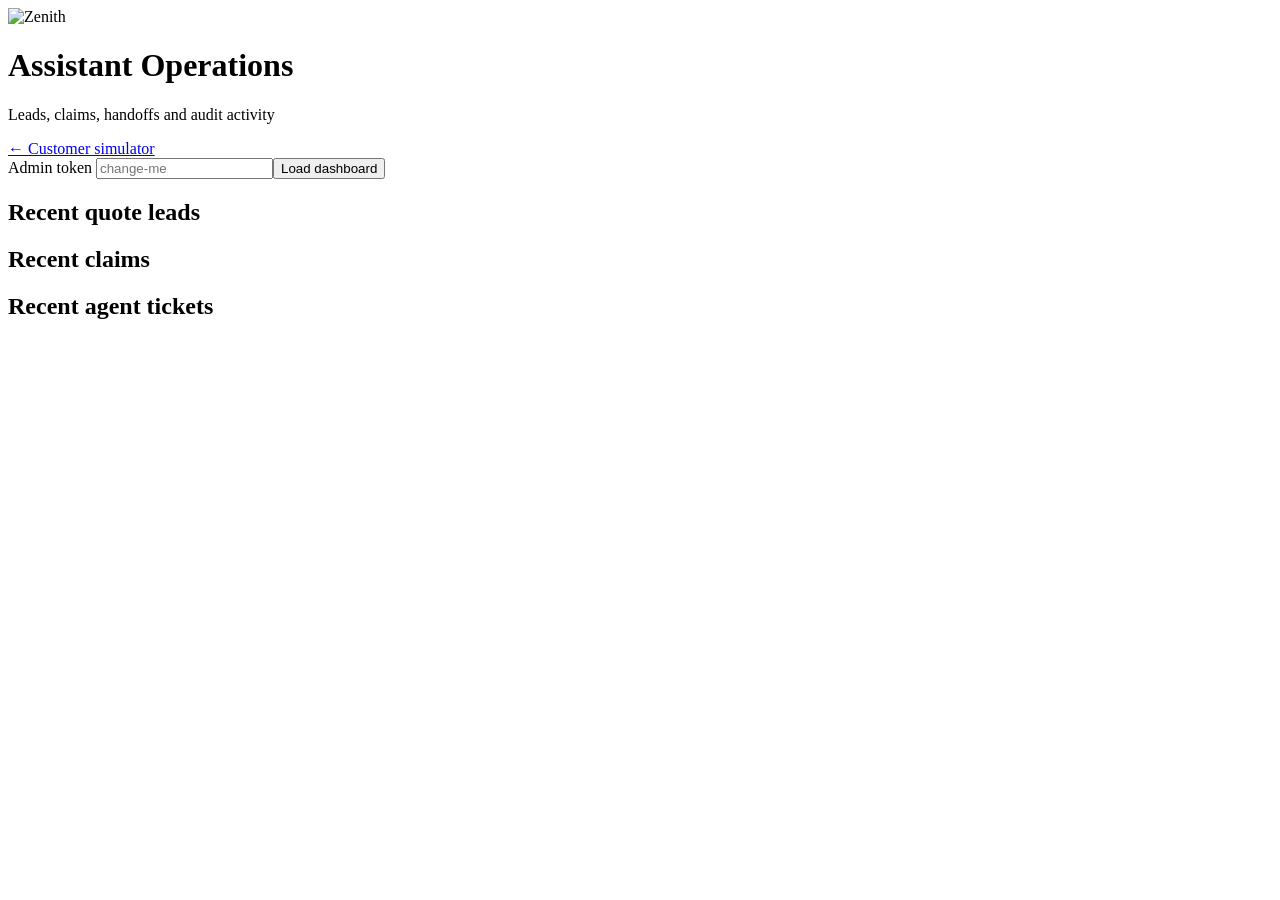
==== app/static/admin.html @ 082096ec "Add operations dashboard UI" ====
<!doctype html>
<html lang="en">
<head>
  <meta charset="utf-8" />
  <meta name="viewport" content="width=device-width, initial-scale=1" />
  <title>Zenith Assistant Operations</title>
  <link rel="stylesheet" href="/static/styles.css" />
</head>
<body class="admin-body">
  <div class="admin-shell">
    <header class="brandbar admin-brand">
      <div class="brand-left"><img src="/static/zenith-logo.png" class="logo" alt="Zenith" /><div><h1>Assistant Operations</h1><p>Leads, claims, handoffs and audit activity</p></div></div>
      <a class="admin-link" href="/">← Customer simulator</a>
    </header>
    <div class="token-bar"><label>Admin token <input id="adminToken" type="password" placeholder="change-me" /></label><button id="loadDashboard">Load dashboard</button><span id="adminStatus"></span></div>
    <div id="metrics" class="metrics"></div>
    <section class="data-card"><h2>Recent quote leads</h2><div id="leads"></div></section>
    <section class="data-card"><h2>Recent claims</h2><div id="claims"></div></section>
    <section class="data-card"><h2>Recent agent tickets</h2><div id="tickets"></div></section>
  </div>
  <script src="/static/admin.js"></script>
</body>
</html>
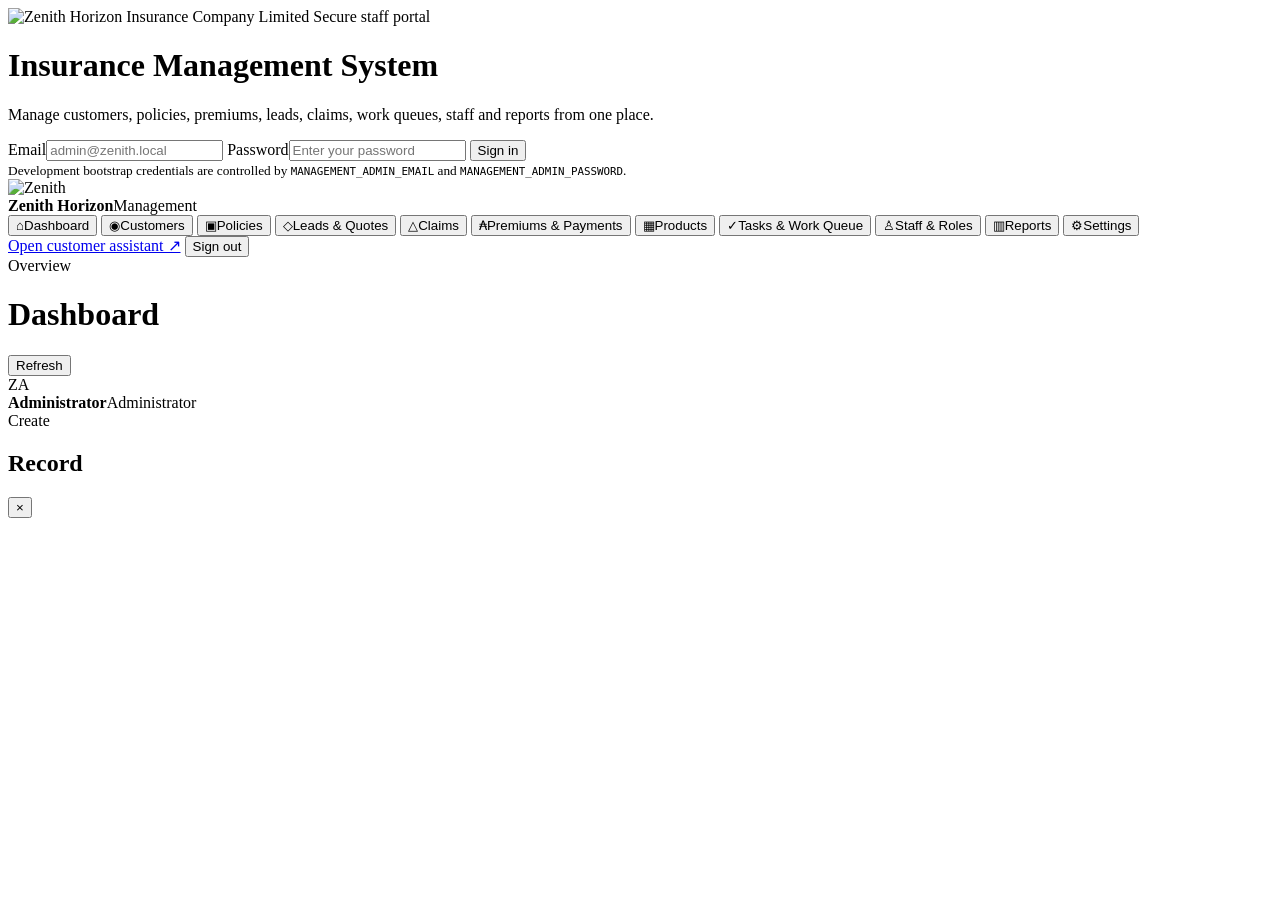
==== commit 67f9709f: "Replace admin page with full management shell" ====
--- a/app/static/admin.html
+++ b/app/static/admin.html
@@ -3,21 +3,75 @@
 <head>
   <meta charset="utf-8" />
   <meta name="viewport" content="width=device-width, initial-scale=1" />
-  <title>Zenith Assistant Operations</title>
-  <link rel="stylesheet" href="/static/styles.css" />
+  <title>Zenith Insurance Management</title>
+  <link rel="stylesheet" href="/static/management.css" />
 </head>
-<body class="admin-body">
-  <div class="admin-shell">
-    <header class="brandbar admin-brand">
-      <div class="brand-left"><img src="/static/zenith-logo.png" class="logo" alt="Zenith" /><div><h1>Assistant Operations</h1><p>Leads, claims, handoffs and audit activity</p></div></div>
-      <a class="admin-link" href="/">← Customer simulator</a>
-    </header>
-    <div class="token-bar"><label>Admin token <input id="adminToken" type="password" placeholder="change-me" /></label><button id="loadDashboard">Load dashboard</button><span id="adminStatus"></span></div>
-    <div id="metrics" class="metrics"></div>
-    <section class="data-card"><h2>Recent quote leads</h2><div id="leads"></div></section>
-    <section class="data-card"><h2>Recent claims</h2><div id="claims"></div></section>
-    <section class="data-card"><h2>Recent agent tickets</h2><div id="tickets"></div></section>
+<body>
+  <div id="loginView" class="login-view">
+    <div class="login-card">
+      <img src="/static/zenith-logo.png" alt="Zenith Horizon Insurance Company Limited" class="login-logo" />
+      <span class="eyebrow">Secure staff portal</span>
+      <h1>Insurance Management System</h1>
+      <p>Manage customers, policies, premiums, leads, claims, work queues, staff and reports from one place.</p>
+      <form id="loginForm" class="login-form">
+        <label>Email<input id="loginEmail" type="email" autocomplete="username" required placeholder="admin@zenith.local" /></label>
+        <label>Password<input id="loginPassword" type="password" autocomplete="current-password" required placeholder="Enter your password" /></label>
+        <button type="submit" class="primary wide">Sign in</button>
+        <div id="loginStatus" class="form-status"></div>
+      </form>
+      <small>Development bootstrap credentials are controlled by <code>MANAGEMENT_ADMIN_EMAIL</code> and <code>MANAGEMENT_ADMIN_PASSWORD</code>.</small>
+    </div>
   </div>
+
+  <div id="appView" class="app-shell hidden">
+    <aside class="sidebar">
+      <div class="sidebar-brand">
+        <img src="/static/zenith-logo.png" alt="Zenith" />
+        <div><strong>Zenith Horizon</strong><span>Management</span></div>
+      </div>
+      <nav id="navMenu">
+        <button data-page="dashboard" class="active"><span>⌂</span>Dashboard</button>
+        <button data-page="customers"><span>◉</span>Customers</button>
+        <button data-page="policies"><span>▣</span>Policies</button>
+        <button data-page="leads"><span>◇</span>Leads & Quotes</button>
+        <button data-page="claims"><span>△</span>Claims</button>
+        <button data-page="payments"><span>₳</span>Premiums & Payments</button>
+        <button data-page="products"><span>▦</span>Products</button>
+        <button data-page="tasks"><span>✓</span>Tasks & Work Queue</button>
+        <button data-page="staff"><span>♙</span>Staff & Roles</button>
+        <button data-page="reports"><span>▥</span>Reports</button>
+        <button data-page="settings"><span>⚙</span>Settings</button>
+      </nav>
+      <div class="sidebar-foot">
+        <a href="/" target="_blank">Open customer assistant ↗</a>
+        <button id="logoutBtn">Sign out</button>
+      </div>
+    </aside>
+
+    <main class="main-area">
+      <header class="topbar">
+        <div>
+          <span id="pageEyebrow" class="eyebrow">Overview</span>
+          <h1 id="pageTitle">Dashboard</h1>
+        </div>
+        <div class="topbar-actions">
+          <button id="refreshBtn" class="secondary">Refresh</button>
+          <div class="user-chip"><div class="avatar" id="userInitials">ZA</div><div><strong id="userName">Administrator</strong><span id="userRole">Administrator</span></div></div>
+        </div>
+      </header>
+      <div id="toast" class="toast hidden"></div>
+      <section id="pageContent" class="page-content"></section>
+    </main>
+  </div>
+
+  <div id="modal" class="modal hidden" aria-hidden="true">
+    <div class="modal-backdrop" data-close-modal></div>
+    <div class="modal-card">
+      <div class="modal-head"><div><span id="modalEyebrow" class="eyebrow">Create</span><h2 id="modalTitle">Record</h2></div><button class="icon-btn" data-close-modal>×</button></div>
+      <form id="modalForm" class="modal-form"></form>
+    </div>
+  </div>
+
   <script src="/static/admin.js"></script>
 </body>
 </html>
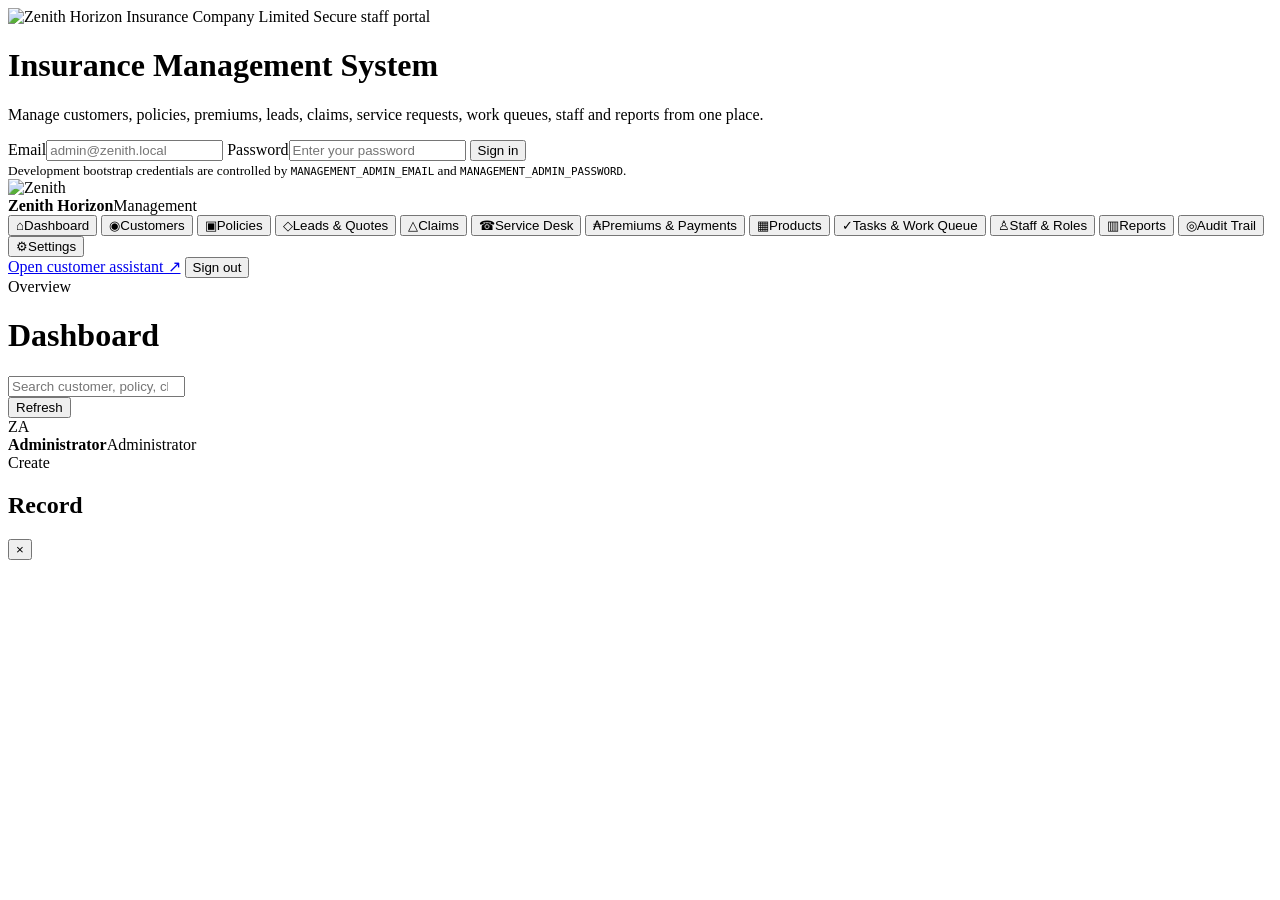
==== commit 141b4162: "Add service desk and audit navigation" ====
--- a/app/static/admin.html
+++ b/app/static/admin.html
@@ -12,7 +12,7 @@
       <img src="/static/zenith-logo.png" alt="Zenith Horizon Insurance Company Limited" class="login-logo" />
       <span class="eyebrow">Secure staff portal</span>
       <h1>Insurance Management System</h1>
-      <p>Manage customers, policies, premiums, leads, claims, work queues, staff and reports from one place.</p>
+      <p>Manage customers, policies, premiums, leads, claims, service requests, work queues, staff and reports from one place.</p>
       <form id="loginForm" class="login-form">
         <label>Email<input id="loginEmail" type="email" autocomplete="username" required placeholder="admin@zenith.local" /></label>
         <label>Password<input id="loginPassword" type="password" autocomplete="current-password" required placeholder="Enter your password" /></label>
@@ -35,11 +35,13 @@
         <button data-page="policies"><span>▣</span>Policies</button>
         <button data-page="leads"><span>◇</span>Leads & Quotes</button>
         <button data-page="claims"><span>△</span>Claims</button>
+        <button data-page="service"><span>☎</span>Service Desk</button>
         <button data-page="payments"><span>₳</span>Premiums & Payments</button>
         <button data-page="products"><span>▦</span>Products</button>
         <button data-page="tasks"><span>✓</span>Tasks & Work Queue</button>
         <button data-page="staff"><span>♙</span>Staff & Roles</button>
         <button data-page="reports"><span>▥</span>Reports</button>
+        <button data-page="audit"><span>◎</span>Audit Trail</button>
         <button data-page="settings"><span>⚙</span>Settings</button>
       </nav>
       <div class="sidebar-foot">
@@ -55,10 +57,12 @@
           <h1 id="pageTitle">Dashboard</h1>
         </div>
         <div class="topbar-actions">
+          <div class="global-search"><input id="globalSearch" type="search" placeholder="Search customer, policy, claim..." /></div>
           <button id="refreshBtn" class="secondary">Refresh</button>
           <div class="user-chip"><div class="avatar" id="userInitials">ZA</div><div><strong id="userName">Administrator</strong><span id="userRole">Administrator</span></div></div>
         </div>
       </header>
+      <div id="searchResults" class="search-results hidden"></div>
       <div id="toast" class="toast hidden"></div>
       <section id="pageContent" class="page-content"></section>
     </main>
@@ -73,5 +77,6 @@
   </div>
 
   <script src="/static/admin.js"></script>
+  <script src="/static/admin-extra.js"></script>
 </body>
 </html>
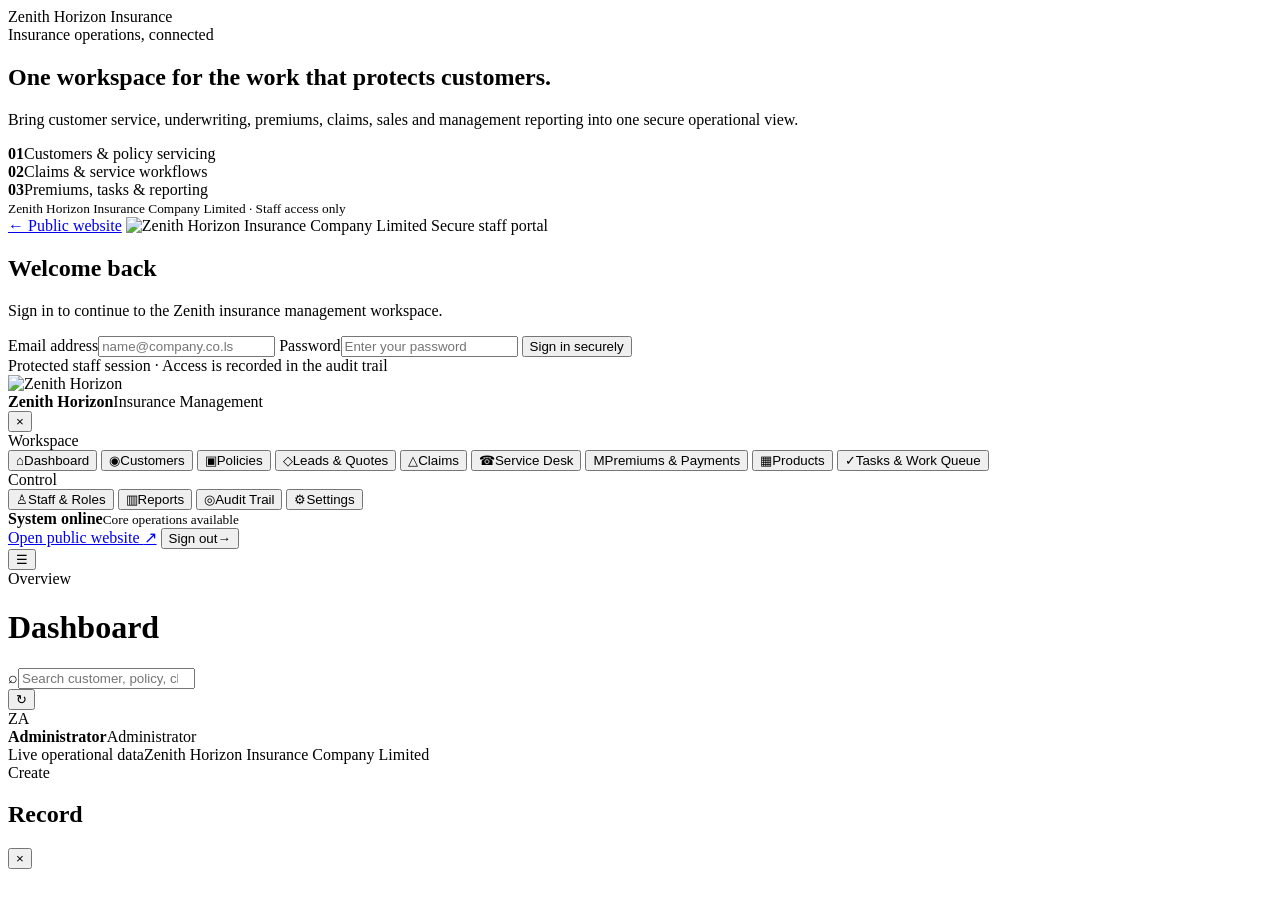
==== commit c93dda22: "Redesign management portal shell" ====
--- a/app/static/admin.html
+++ b/app/static/admin.html
@@ -3,80 +3,120 @@
 <head>
   <meta charset="utf-8" />
   <meta name="viewport" content="width=device-width, initial-scale=1" />
-  <title>Zenith Insurance Management</title>
+  <meta name="theme-color" content="#0b4d46" />
+  <title>Zenith Horizon | Insurance Management</title>
   <link rel="stylesheet" href="/static/management.css" />
 </head>
 <body>
   <div id="loginView" class="login-view">
-    <div class="login-card">
-      <img src="/static/zenith-logo.png" alt="Zenith Horizon Insurance Company Limited" class="login-logo" />
-      <span class="eyebrow">Secure staff portal</span>
-      <h1>Insurance Management System</h1>
-      <p>Manage customers, policies, premiums, leads, claims, service requests, work queues, staff and reports from one place.</p>
-      <form id="loginForm" class="login-form">
-        <label>Email<input id="loginEmail" type="email" autocomplete="username" required placeholder="admin@zenith.local" /></label>
-        <label>Password<input id="loginPassword" type="password" autocomplete="current-password" required placeholder="Enter your password" /></label>
-        <button type="submit" class="primary wide">Sign in</button>
-        <div id="loginStatus" class="form-status"></div>
-      </form>
-      <small>Development bootstrap credentials are controlled by <code>MANAGEMENT_ADMIN_EMAIL</code> and <code>MANAGEMENT_ADMIN_PASSWORD</code>.</small>
-    </div>
+    <section class="login-showcase" aria-hidden="true">
+      <div class="login-showcase-inner">
+        <div class="showcase-brand"><img src="/static/zenith-logo.png" alt="" /><span>Zenith Horizon Insurance</span></div>
+        <div class="showcase-copy">
+          <span class="showcase-kicker">Insurance operations, connected</span>
+          <h1>One workspace for the work that protects customers.</h1>
+          <p>Bring customer service, underwriting, premiums, claims, sales and management reporting into one secure operational view.</p>
+        </div>
+        <div class="showcase-points">
+          <div><b>01</b><span>Customers & policy servicing</span></div>
+          <div><b>02</b><span>Claims & service workflows</span></div>
+          <div><b>03</b><span>Premiums, tasks & reporting</span></div>
+        </div>
+        <small>Zenith Horizon Insurance Company Limited · Staff access only</small>
+      </div>
+    </section>
+
+    <section class="login-panel">
+      <div class="login-card">
+        <a href="/" class="login-back">← Public website</a>
+        <img src="/static/zenith-logo.png" alt="Zenith Horizon Insurance Company Limited" class="login-logo" />
+        <span class="eyebrow">Secure staff portal</span>
+        <h2>Welcome back</h2>
+        <p class="login-intro">Sign in to continue to the Zenith insurance management workspace.</p>
+        <form id="loginForm" class="login-form">
+          <label>Email address<input id="loginEmail" type="email" autocomplete="username" required placeholder="name@company.co.ls" /></label>
+          <label>Password<input id="loginPassword" type="password" autocomplete="current-password" required placeholder="Enter your password" /></label>
+          <button type="submit" class="primary wide">Sign in securely</button>
+          <div id="loginStatus" class="form-status" role="status" aria-live="polite"></div>
+        </form>
+        <div class="login-security"><span class="security-dot"></span><span>Protected staff session · Access is recorded in the audit trail</span></div>
+      </div>
+    </section>
   </div>
 
   <div id="appView" class="app-shell hidden">
-    <aside class="sidebar">
+    <div id="sidebarOverlay" class="sidebar-overlay" aria-hidden="true"></div>
+    <aside id="sidebar" class="sidebar">
       <div class="sidebar-brand">
-        <img src="/static/zenith-logo.png" alt="Zenith" />
-        <div><strong>Zenith Horizon</strong><span>Management</span></div>
+        <div class="brand-mark"><img src="/static/zenith-logo.png" alt="Zenith Horizon" /></div>
+        <div><strong>Zenith Horizon</strong><span>Insurance Management</span></div>
+        <button id="sidebarClose" class="sidebar-close" type="button" aria-label="Close menu">×</button>
       </div>
+
+      <div class="nav-label">Workspace</div>
       <nav id="navMenu">
-        <button data-page="dashboard" class="active"><span>⌂</span>Dashboard</button>
-        <button data-page="customers"><span>◉</span>Customers</button>
-        <button data-page="policies"><span>▣</span>Policies</button>
-        <button data-page="leads"><span>◇</span>Leads & Quotes</button>
-        <button data-page="claims"><span>△</span>Claims</button>
-        <button data-page="service"><span>☎</span>Service Desk</button>
-        <button data-page="payments"><span>₳</span>Premiums & Payments</button>
-        <button data-page="products"><span>▦</span>Products</button>
-        <button data-page="tasks"><span>✓</span>Tasks & Work Queue</button>
-        <button data-page="staff"><span>♙</span>Staff & Roles</button>
-        <button data-page="reports"><span>▥</span>Reports</button>
-        <button data-page="audit"><span>◎</span>Audit Trail</button>
-        <button data-page="settings"><span>⚙</span>Settings</button>
+        <button data-page="dashboard" class="active"><span class="nav-icon">⌂</span><span>Dashboard</span></button>
+        <button data-page="customers"><span class="nav-icon">◉</span><span>Customers</span></button>
+        <button data-page="policies"><span class="nav-icon">▣</span><span>Policies</span></button>
+        <button data-page="leads"><span class="nav-icon">◇</span><span>Leads & Quotes</span></button>
+        <button data-page="claims"><span class="nav-icon">△</span><span>Claims</span></button>
+        <button data-page="service"><span class="nav-icon">☎</span><span>Service Desk</span></button>
+        <button data-page="payments"><span class="nav-icon">M</span><span>Premiums & Payments</span></button>
+        <button data-page="products"><span class="nav-icon">▦</span><span>Products</span></button>
+        <button data-page="tasks"><span class="nav-icon">✓</span><span>Tasks & Work Queue</span></button>
+
+        <div class="nav-label nav-label-inline">Control</div>
+        <button data-page="staff"><span class="nav-icon">♙</span><span>Staff & Roles</span></button>
+        <button data-page="reports"><span class="nav-icon">▥</span><span>Reports</span></button>
+        <button data-page="audit"><span class="nav-icon">◎</span><span>Audit Trail</span></button>
+        <button data-page="settings"><span class="nav-icon">⚙</span><span>Settings</span></button>
       </nav>
+
       <div class="sidebar-foot">
-        <a href="/" target="_blank">Open customer assistant ↗</a>
-        <button id="logoutBtn">Sign out</button>
+        <div class="sidebar-status"><span></span><div><strong>System online</strong><small>Core operations available</small></div></div>
+        <a href="/" target="_blank" rel="noopener">Open public website <span>↗</span></a>
+        <button id="logoutBtn"><span>Sign out</span><span>→</span></button>
       </div>
     </aside>
 
     <main class="main-area">
       <header class="topbar">
-        <div>
-          <span id="pageEyebrow" class="eyebrow">Overview</span>
-          <h1 id="pageTitle">Dashboard</h1>
+        <div class="topbar-left">
+          <button id="sidebarToggle" class="menu-toggle" type="button" aria-label="Open menu">☰</button>
+          <div>
+            <span id="pageEyebrow" class="eyebrow">Overview</span>
+            <h1 id="pageTitle">Dashboard</h1>
+          </div>
         </div>
         <div class="topbar-actions">
-          <div class="global-search"><input id="globalSearch" type="search" placeholder="Search customer, policy, claim..." /></div>
-          <button id="refreshBtn" class="secondary">Refresh</button>
-          <div class="user-chip"><div class="avatar" id="userInitials">ZA</div><div><strong id="userName">Administrator</strong><span id="userRole">Administrator</span></div></div>
+          <div class="global-search"><span>⌕</span><input id="globalSearch" type="search" placeholder="Search customer, policy, claim..." aria-label="Global search" /></div>
+          <button id="refreshBtn" class="icon-action secondary" title="Refresh current page" aria-label="Refresh current page">↻</button>
+          <div class="user-chip">
+            <div class="avatar" id="userInitials">ZA</div>
+            <div><strong id="userName">Administrator</strong><span id="userRole">Administrator</span></div>
+          </div>
         </div>
       </header>
-      <div id="searchResults" class="search-results hidden"></div>
-      <div id="toast" class="toast hidden"></div>
-      <section id="pageContent" class="page-content"></section>
+
+      <div class="content-frame">
+        <div class="context-strip"><span class="live-dot"></span><span>Live operational data</span><i></i><span>Zenith Horizon Insurance Company Limited</span></div>
+        <div id="searchResults" class="search-results hidden"></div>
+        <div id="toast" class="toast hidden"></div>
+        <section id="pageContent" class="page-content"></section>
+      </div>
     </main>
   </div>
 
   <div id="modal" class="modal hidden" aria-hidden="true">
     <div class="modal-backdrop" data-close-modal></div>
-    <div class="modal-card">
-      <div class="modal-head"><div><span id="modalEyebrow" class="eyebrow">Create</span><h2 id="modalTitle">Record</h2></div><button class="icon-btn" data-close-modal>×</button></div>
+    <div class="modal-card" role="dialog" aria-modal="true" aria-labelledby="modalTitle">
+      <div class="modal-head"><div><span id="modalEyebrow" class="eyebrow">Create</span><h2 id="modalTitle">Record</h2></div><button class="icon-btn" data-close-modal type="button" aria-label="Close">×</button></div>
       <form id="modalForm" class="modal-form"></form>
     </div>
   </div>
 
   <script src="/static/admin.js"></script>
   <script src="/static/admin-extra.js"></script>
+  <script src="/static/admin-shell.js"></script>
 </body>
 </html>
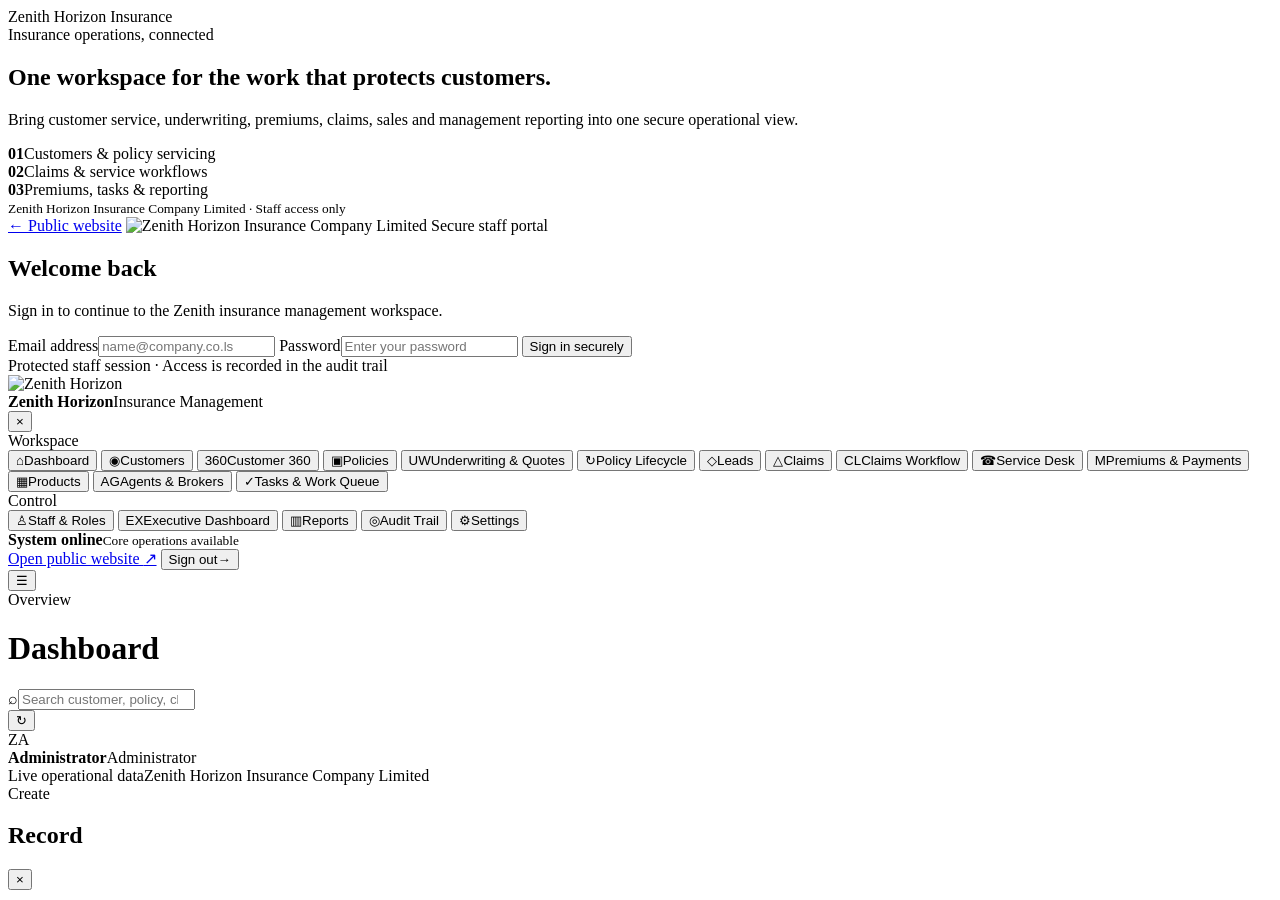
==== commit 2d542f0b: "Expose core insurance modules in staff navigation" ====
--- a/app/static/admin.html
+++ b/app/static/admin.html
@@ -5,7 +5,7 @@
   <meta name="viewport" content="width=device-width, initial-scale=1" />
   <meta name="theme-color" content="#0b4d46" />
   <title>Zenith Horizon | Insurance Management</title>
-  <link rel="stylesheet" href="/static/management.css" />
+  <link rel="stylesheet" href="/static/management.css?v=20260904-3" />
 </head>
 <body>
   <div id="loginView" class="login-view">
@@ -57,16 +57,22 @@
       <nav id="navMenu">
         <button data-page="dashboard" class="active"><span class="nav-icon">⌂</span><span>Dashboard</span></button>
         <button data-page="customers"><span class="nav-icon">◉</span><span>Customers</span></button>
+        <button data-page="customer360"><span class="nav-icon">360</span><span>Customer 360</span></button>
         <button data-page="policies"><span class="nav-icon">▣</span><span>Policies</span></button>
-        <button data-page="leads"><span class="nav-icon">◇</span><span>Leads & Quotes</span></button>
+        <button data-page="underwriting"><span class="nav-icon">UW</span><span>Underwriting & Quotes</span></button>
+        <button data-page="lifecycle"><span class="nav-icon">↻</span><span>Policy Lifecycle</span></button>
+        <button data-page="leads"><span class="nav-icon">◇</span><span>Leads</span></button>
         <button data-page="claims"><span class="nav-icon">△</span><span>Claims</span></button>
+        <button data-page="advancedClaims"><span class="nav-icon">CL</span><span>Claims Workflow</span></button>
         <button data-page="service"><span class="nav-icon">☎</span><span>Service Desk</span></button>
         <button data-page="payments"><span class="nav-icon">M</span><span>Premiums & Payments</span></button>
         <button data-page="products"><span class="nav-icon">▦</span><span>Products</span></button>
+        <button data-page="intermediaries"><span class="nav-icon">AG</span><span>Agents & Brokers</span></button>
         <button data-page="tasks"><span class="nav-icon">✓</span><span>Tasks & Work Queue</span></button>
 
         <div class="nav-label nav-label-inline">Control</div>
         <button data-page="staff"><span class="nav-icon">♙</span><span>Staff & Roles</span></button>
+        <button data-page="executive"><span class="nav-icon">EX</span><span>Executive Dashboard</span></button>
         <button data-page="reports"><span class="nav-icon">▥</span><span>Reports</span></button>
         <button data-page="audit"><span class="nav-icon">◎</span><span>Audit Trail</span></button>
         <button data-page="settings"><span class="nav-icon">⚙</span><span>Settings</span></button>
@@ -115,8 +121,9 @@
     </div>
   </div>
 
-  <script src="/static/admin.js"></script>
-  <script src="/static/admin-extra.js"></script>
-  <script src="/static/admin-shell.js"></script>
+  <script src="/static/admin.js?v=20260904-3"></script>
+  <script src="/static/admin-extra.js?v=20260904-3"></script>
+  <script src="/static/admin-core.js?v=20260904-3"></script>
+  <script src="/static/admin-shell.js?v=20260904-3"></script>
 </body>
-</html>
+</html>
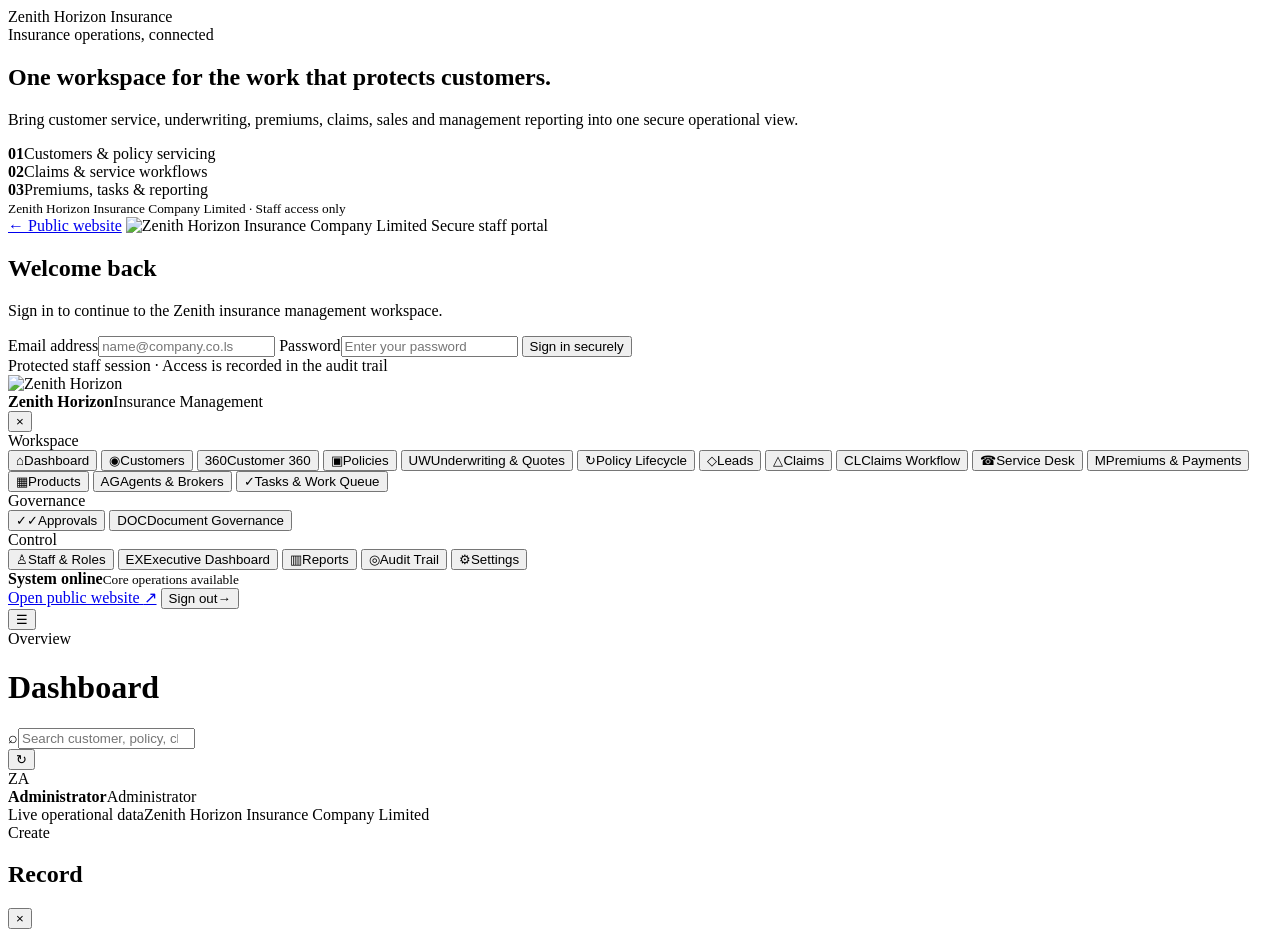
==== commit 4e0582e3: "Expose approvals and document governance modules" ====
--- a/app/static/admin.html
+++ b/app/static/admin.html
@@ -5,7 +5,7 @@
   <meta name="viewport" content="width=device-width, initial-scale=1" />
   <meta name="theme-color" content="#0b4d46" />
   <title>Zenith Horizon | Insurance Management</title>
-  <link rel="stylesheet" href="/static/management.css?v=20260904-3" />
+  <link rel="stylesheet" href="/static/management.css?v=20260904-4" />
 </head>
 <body>
   <div id="loginView" class="login-view">
@@ -70,6 +70,10 @@
         <button data-page="intermediaries"><span class="nav-icon">AG</span><span>Agents & Brokers</span></button>
         <button data-page="tasks"><span class="nav-icon">✓</span><span>Tasks & Work Queue</span></button>
 
+        <div class="nav-label nav-label-inline">Governance</div>
+        <button data-page="approvals"><span class="nav-icon">✓✓</span><span>Approvals</span></button>
+        <button data-page="documents"><span class="nav-icon">DOC</span><span>Document Governance</span></button>
+
         <div class="nav-label nav-label-inline">Control</div>
         <button data-page="staff"><span class="nav-icon">♙</span><span>Staff & Roles</span></button>
         <button data-page="executive"><span class="nav-icon">EX</span><span>Executive Dashboard</span></button>
@@ -121,9 +125,10 @@
     </div>
   </div>
 
-  <script src="/static/admin.js?v=20260904-3"></script>
-  <script src="/static/admin-extra.js?v=20260904-3"></script>
-  <script src="/static/admin-core.js?v=20260904-3"></script>
-  <script src="/static/admin-shell.js?v=20260904-3"></script>
+  <script src="/static/admin.js?v=20260904-4"></script>
+  <script src="/static/admin-extra.js?v=20260904-4"></script>
+  <script src="/static/admin-core.js?v=20260904-4"></script>
+  <script src="/static/admin-governance.js?v=20260904-4"></script>
+  <script src="/static/admin-shell.js?v=20260904-4"></script>
 </body>
 </html>
